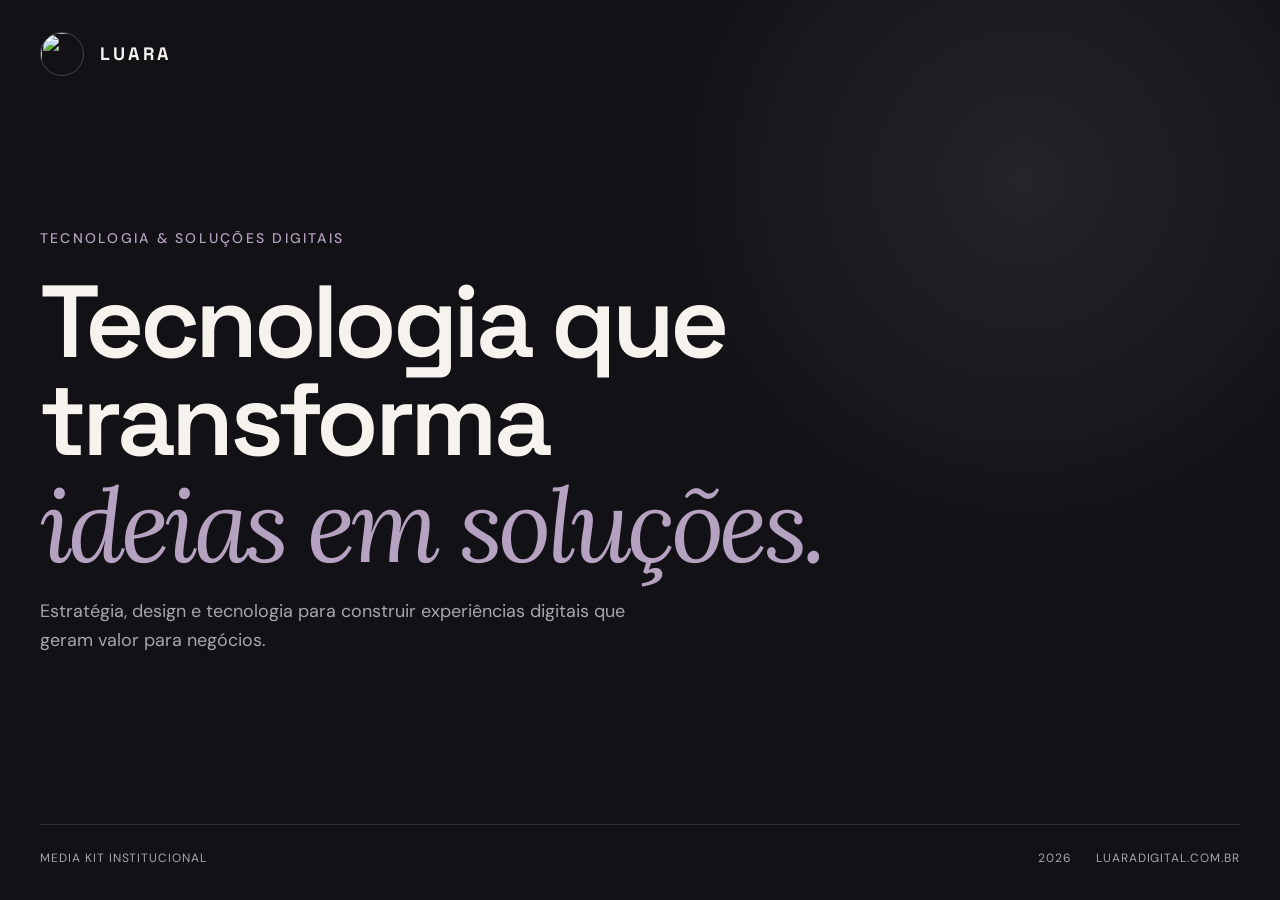
==== index.html @ 879f9cc8 "chore: estrutura inicial do media kit LUARA" ====
﻿<!DOCTYPE html>
<html lang="pt-BR">
<head>
  <meta charset="UTF-8">
  <meta name="viewport" content="width=device-width, initial-scale=1.0">

  <title>LUARA | Media Kit</title>

  <link rel="preconnect" href="https://fonts.googleapis.com">
  <link rel="preconnect" href="https://fonts.gstatic.com" crossorigin>

  <link
    href="https://fonts.googleapis.com/css2?family=DM+Sans:opsz,wght@9..40,400;9..40,500;9..40,600&family=Lora:ital,wght@1,400;1,500&family=Space+Grotesk:wght@500;600;700&display=swap"
    rel="stylesheet"
  >

  <link rel="stylesheet" href="styles.css">
</head>

<body>

<main>
  <!-- Capa do Media Kit -->
  <section class="capa" id="inicio">
    <div class="capa__conteudo">

      <header class="capa__marca">
       <img
  class="capa__simbolo"
  src="assets/marca/luara-simbolo.svg"
  alt=""
  aria-hidden="true"
>
        <span class="capa__nome">LUARA</span>
      </header>

      <div class="capa__principal">
        <p class="capa__categoria">
          Tecnologia & Soluções Digitais
        </p>

        <h1 class="capa__titulo">
          Tecnologia que transforma
          <em>ideias em soluções.</em>
        </h1>

        <p class="capa__descricao">
          Estratégia, design e tecnologia para construir
          experiências digitais que geram valor para negócios.
        </p>
      </div>

      <footer class="capa__rodape">
        <span>Media Kit Institucional</span>
        <span>2026</span>
        <span>luaradigital.com.br</span>
      </footer>

    </div>
  </section>
</main>

  <script src="script.js"></script>
</body>
</html>
---- styles.css ----
﻿/* Estilos do LUARA Media Kit */
/* =========================================================
   LUARA MEDIA KIT
   Design System Base
   ========================================================= */

:root {
  /* Cores oficiais */
  --cor-grafite-profundo: #121216;
  --cor-ameixa-tecnologica: #54325E;
  --cor-lavanda-mineral: #B5A1C0;
  --cor-marfim-digital: #F6F3EE;

  /* Cores de apoio */
  --cor-superficie: #1A1A21;
  --cor-texto-secundario: #A8A5AD;
  --cor-branco: #FFFFFF;

  /* Tipografia */
  --fonte-titulo: "Space Grotesk", sans-serif;
  --fonte-editorial: "Lora", serif;
  --fonte-corpo: "DM Sans", sans-serif;

  /* Tamanhos */
  --texto-xs: 0.75rem;
  --texto-sm: 0.875rem;
  --texto-base: 1rem;
  --texto-lg: 1.125rem;
  --texto-xl: 1.5rem;
  --texto-2xl: 2rem;
  --texto-3xl: 3rem;
  --texto-4xl: 4rem;

  /* Espaçamentos */
  --espaco-1: 0.5rem;
  --espaco-2: 1rem;
  --espaco-3: 1.5rem;
  --espaco-4: 2rem;
  --espaco-5: 3rem;
  --espaco-6: 4rem;
  --espaco-7: 6rem;

  /* Bordas */
  --raio-sm: 8px;
  --raio-md: 16px;
  --raio-lg: 24px;

  /* Layout */
  --largura-maxima: 1200px;
}

/* =========================================================
   Reset e base global
   ========================================================= */

*,
*::before,
*::after {
  box-sizing: border-box;
}

html {
  scroll-behavior: smooth;
}

body {
  margin: 0;
  min-height: 100vh;

  background-color: var(--cor-grafite-profundo);
  color: var(--cor-marfim-digital);

  font-family: var(--fonte-corpo);
  font-size: var(--texto-base);
  line-height: 1.6;

  -webkit-font-smoothing: antialiased;
}

h1,
h2,
h3,
p {
  margin-top: 0;
}

img,
svg {
  display: block;
  max-width: 100%;
}

a {
  color: inherit;
  text-decoration: none;
}

button,
input,
textarea {
  font: inherit;
}

/* =========================================================
   Capa
   ========================================================= */

.capa {
  min-height: 100vh;
  display: flex;
  align-items: stretch;
  background:
    radial-gradient(
      circle at 80% 20%,
      rgba(181, 161, 192, 0.12),
      transparent 30%
    ),
    var(--cor-grafite-profundo);
}

.capa__conteudo {
  width: min(100% - 3rem, var(--largura-maxima));
  min-height: 100vh;
  margin: 0 auto;
  padding: var(--espaco-4) 0;

  display: grid;
  grid-template-rows: auto 1fr auto;
  gap: var(--espaco-4);
}

.capa__marca {
  display: flex;
  align-items: center;
  gap: var(--espaco-2);
}

.capa__simbolo {
  width: 2.25rem;
  height: 2.25rem;
  border: 1px solid rgba(246, 243, 238, 0.22);
  border-radius: 50%;
  position: relative;
}

.capa__simbolo {
  width: 2.75rem;
  height: 2.75rem;
  flex-shrink: 0;
}

.capa__nome {
  font-family: var(--fonte-titulo);
  font-size: var(--texto-lg);
  font-weight: 700;
  letter-spacing: 0.18em;
}

.capa__principal {
  align-self: center;
  max-width: 58rem;
}

.capa__categoria {
  margin-bottom: var(--espaco-3);

  font-family: var(--fonte-corpo);
  font-size: var(--texto-sm);
  font-weight: 500;
  letter-spacing: 0.16em;
  text-transform: uppercase;

  color: var(--cor-lavanda-mineral);
}

.capa__titulo {
  max-width: 13ch;
  margin-bottom: var(--espaco-3);

  font-family: var(--fonte-titulo);
  font-size: clamp(3rem, 8vw, 6.5rem);
  font-weight: 600;
  line-height: 0.95;
  letter-spacing: -0.045em;
}

.capa__titulo em {
  display: block;

  margin-top: 0.08em;

  font-family: var(--fonte-editorial);
  font-weight: 400;
  color: var(--cor-lavanda-mineral);
}

.capa__descricao {
  max-width: 38rem;

  font-size: var(--texto-lg);
  color: var(--cor-texto-secundario);
}

.capa__rodape {
  padding-top: var(--espaco-3);

  display: grid;
  grid-template-columns: 1fr auto auto;
  gap: var(--espaco-3);

  border-top: 1px solid rgba(246, 243, 238, 0.14);

  font-size: var(--texto-xs);
  letter-spacing: 0.08em;
  text-transform: uppercase;
  color: var(--cor-texto-secundario);
}

@media (max-width: 700px) {
  .capa__conteudo {
    width: min(100% - 2rem, var(--largura-maxima));
    padding: var(--espaco-3) 0;
  }

  .capa__titulo {
    font-size: clamp(2.8rem, 14vw, 4.5rem);
  }

  .capa__rodape {
    grid-template-columns: 1fr;
    gap: var(--espaco-1);
  }
}
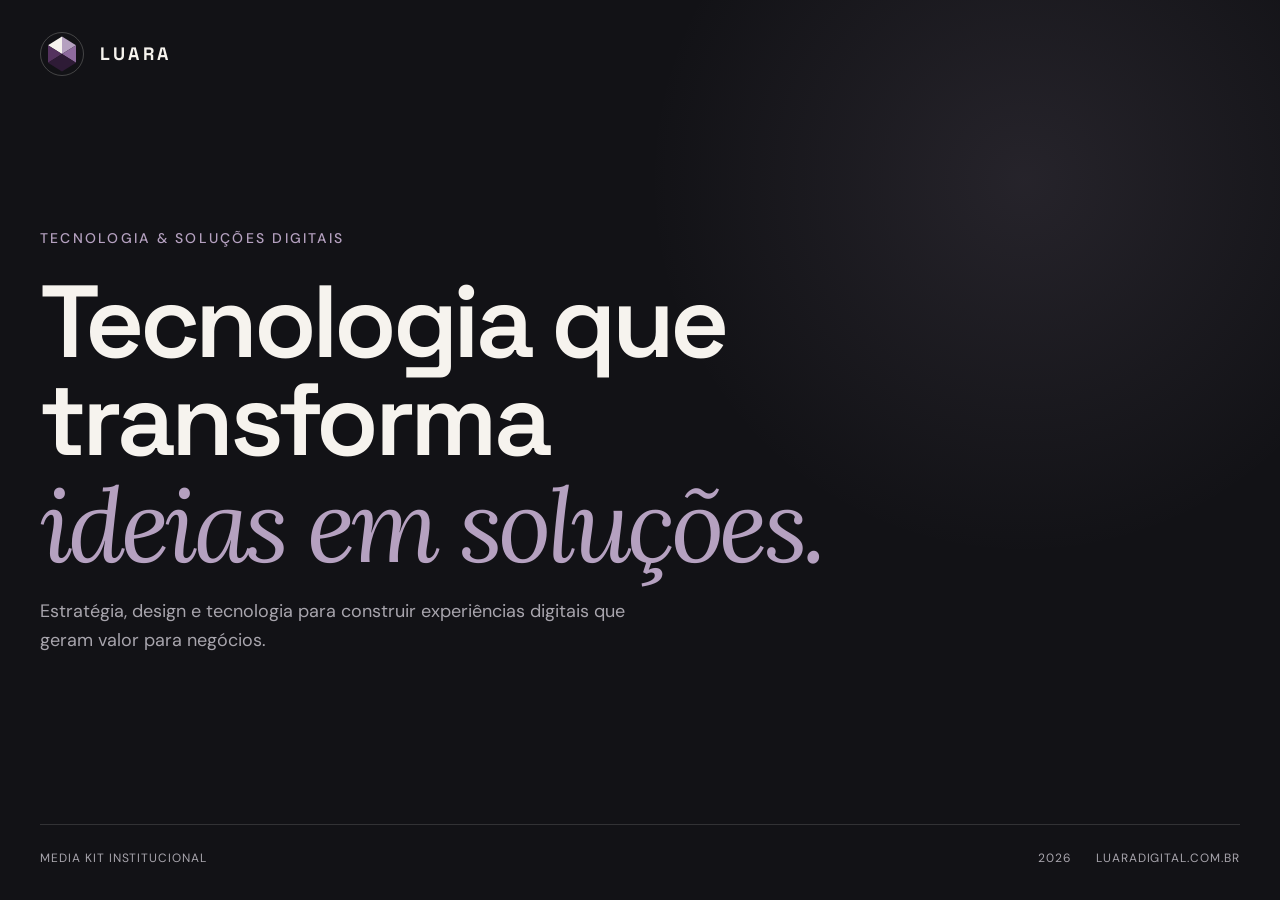
==== commit 9e9bc9ee: "feat: adiciona sistema responsivo de simbolos LUARA" ====
--- a/index.html
+++ b/index.html
@@ -6,6 +6,11 @@
 
   <title>LUARA | Media Kit</title>
 
+  <link
+  rel="icon"
+  type="image/svg+xml"
+  href="assets/marca/luara-microsimbolo.svg"
+>
   <link rel="preconnect" href="https://fonts.googleapis.com">
   <link rel="preconnect" href="https://fonts.gstatic.com" crossorigin>
 
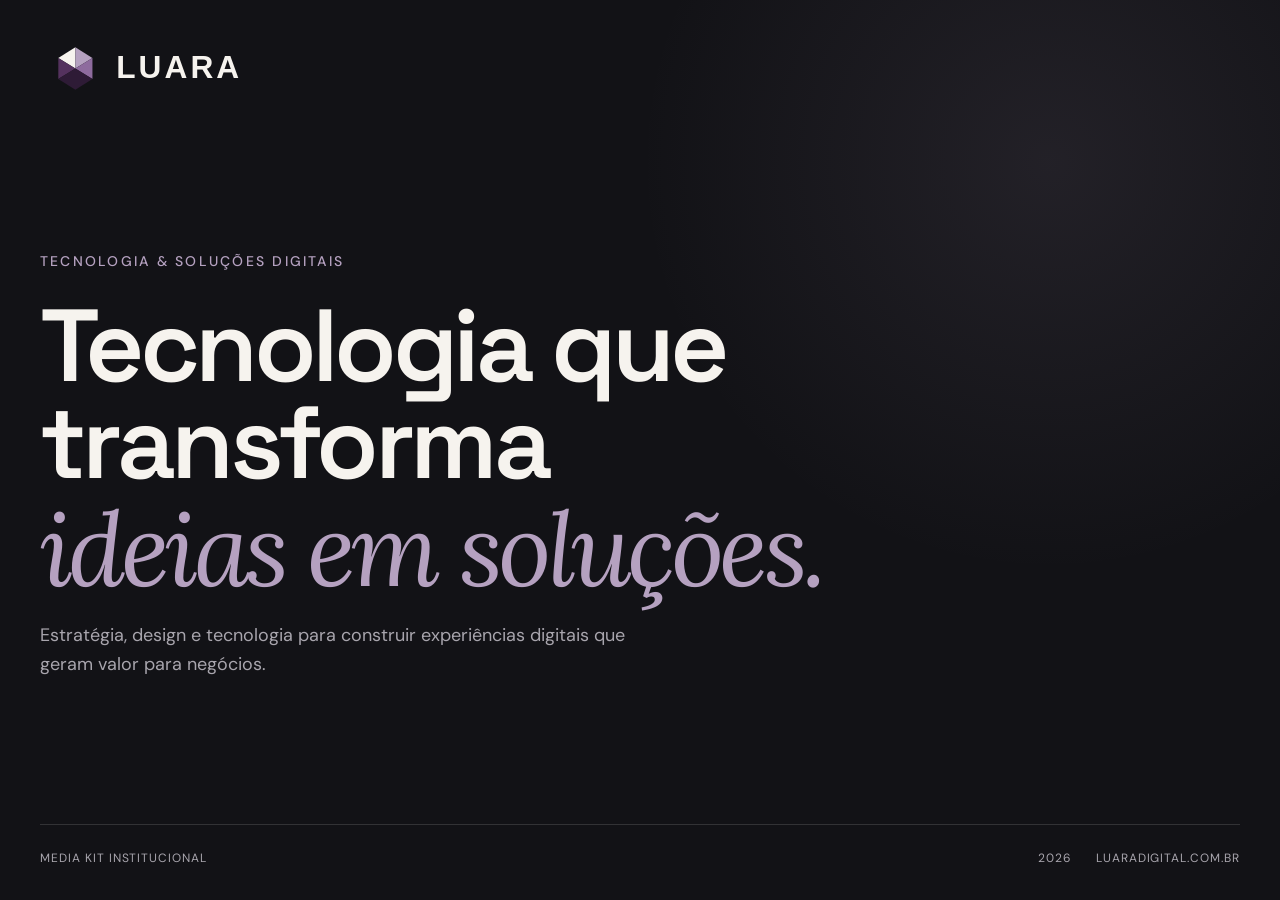
==== commit a3a120c6: "feat: finaliza capa institucional do media kit" ====
--- a/index.html
+++ b/index.html
@@ -7,10 +7,11 @@
   <title>LUARA | Media Kit</title>
 
   <link
-  rel="icon"
-  type="image/svg+xml"
-  href="assets/marca/luara-microsimbolo.svg"
->
+    rel="icon"
+    type="image/svg+xml"
+    href="assets/marca/luara-microsimbolo.svg"
+  >
+
   <link rel="preconnect" href="https://fonts.googleapis.com">
   <link rel="preconnect" href="https://fonts.gstatic.com" crossorigin>
 
@@ -24,46 +25,43 @@
 
 <body>
 
-<main>
-  <!-- Capa do Media Kit -->
-  <section class="capa" id="inicio">
-    <div class="capa__conteudo">
+  <main>
+    <section class="capa" id="inicio">
+      <div class="capa__conteudo">
 
-      <header class="capa__marca">
-       <img
-  class="capa__simbolo"
-  src="assets/marca/luara-simbolo.svg"
-  alt=""
-  aria-hidden="true"
->
-        <span class="capa__nome">LUARA</span>
-      </header>
+        <header class="capa__marca">
+          <img
+            class="capa__logo"
+            src="assets/marca/luara-logo-horizontal.svg"
+            alt="LUARA"
+          >
+        </header>
 
-      <div class="capa__principal">
-        <p class="capa__categoria">
-          Tecnologia & Soluções Digitais
-        </p>
+        <div class="capa__principal">
+          <p class="capa__categoria">
+            Tecnologia & Soluções Digitais
+          </p>
 
-        <h1 class="capa__titulo">
-          Tecnologia que transforma
-          <em>ideias em soluções.</em>
-        </h1>
+          <h1 class="capa__titulo">
+            Tecnologia que transforma
+            <em>ideias em soluções.</em>
+          </h1>
 
-        <p class="capa__descricao">
-          Estratégia, design e tecnologia para construir
-          experiências digitais que geram valor para negócios.
-        </p>
+          <p class="capa__descricao">
+            Estratégia, design e tecnologia para construir
+            experiências digitais que geram valor para negócios.
+          </p>
+        </div>
+
+        <footer class="capa__rodape">
+          <span>Media Kit Institucional</span>
+          <span>2026</span>
+          <span>luaradigital.com.br</span>
+        </footer>
+
       </div>
-
-      <footer class="capa__rodape">
-        <span>Media Kit Institucional</span>
-        <span>2026</span>
-        <span>luaradigital.com.br</span>
-      </footer>
-
-    </div>
-  </section>
-</main>
+    </section>
+  </main>
 
   <script src="script.js"></script>
 </body>
--- a/styles.css
+++ b/styles.css
@@ -1,5 +1,4 @@
-﻿/* Estilos do LUARA Media Kit */
-/* =========================================================
+﻿/* =========================================================
    LUARA MEDIA KIT
    Design System Base
    ========================================================= */
@@ -107,13 +106,12 @@
 
 .capa {
   min-height: 100vh;
-  display: flex;
-  align-items: stretch;
+
   background:
     radial-gradient(
-      circle at 80% 20%,
-      rgba(181, 161, 192, 0.12),
-      transparent 30%
+      circle at 82% 18%,
+      rgba(181, 161, 192, 0.10),
+      transparent 32%
     ),
     var(--cor-grafite-profundo);
 }
@@ -132,39 +130,23 @@
 .capa__marca {
   display: flex;
   align-items: center;
-  gap: var(--espaco-2);
-}
-
-.capa__simbolo {
-  width: 2.25rem;
-  height: 2.25rem;
-  border: 1px solid rgba(246, 243, 238, 0.22);
-  border-radius: 50%;
-  position: relative;
-}
-
-.capa__simbolo {
-  width: 2.75rem;
-  height: 2.75rem;
-  flex-shrink: 0;
-}
-
-.capa__nome {
-  font-family: var(--fonte-titulo);
-  font-size: var(--texto-lg);
-  font-weight: 700;
-  letter-spacing: 0.18em;
+}
+
+.capa__logo {
+  display: block;
+  width: clamp(12rem, 20vw, 16rem);
+  height: auto;
+  object-fit: contain;
 }
 
 .capa__principal {
   align-self: center;
-  max-width: 58rem;
+  max-width: 62rem;
 }
 
 .capa__categoria {
   margin-bottom: var(--espaco-3);
 
-  font-family: var(--fonte-corpo);
   font-size: var(--texto-sm);
   font-weight: 500;
   letter-spacing: 0.16em;
@@ -186,7 +168,6 @@
 
 .capa__titulo em {
   display: block;
-
   margin-top: 0.08em;
 
   font-family: var(--fonte-editorial);
@@ -196,6 +177,7 @@
 
 .capa__descricao {
   max-width: 38rem;
+  margin-bottom: 0;
 
   font-size: var(--texto-lg);
   color: var(--cor-texto-secundario);
@@ -216,14 +198,26 @@
   color: var(--cor-texto-secundario);
 }
 
+/* =========================================================
+   Responsividade
+   ========================================================= */
+
 @media (max-width: 700px) {
   .capa__conteudo {
     width: min(100% - 2rem, var(--largura-maxima));
     padding: var(--espaco-3) 0;
   }
 
+  .capa__logo {
+    width: 11rem;
+  }
+
   .capa__titulo {
     font-size: clamp(2.8rem, 14vw, 4.5rem);
+  }
+
+  .capa__descricao {
+    font-size: var(--texto-base);
   }
 
   .capa__rodape {
